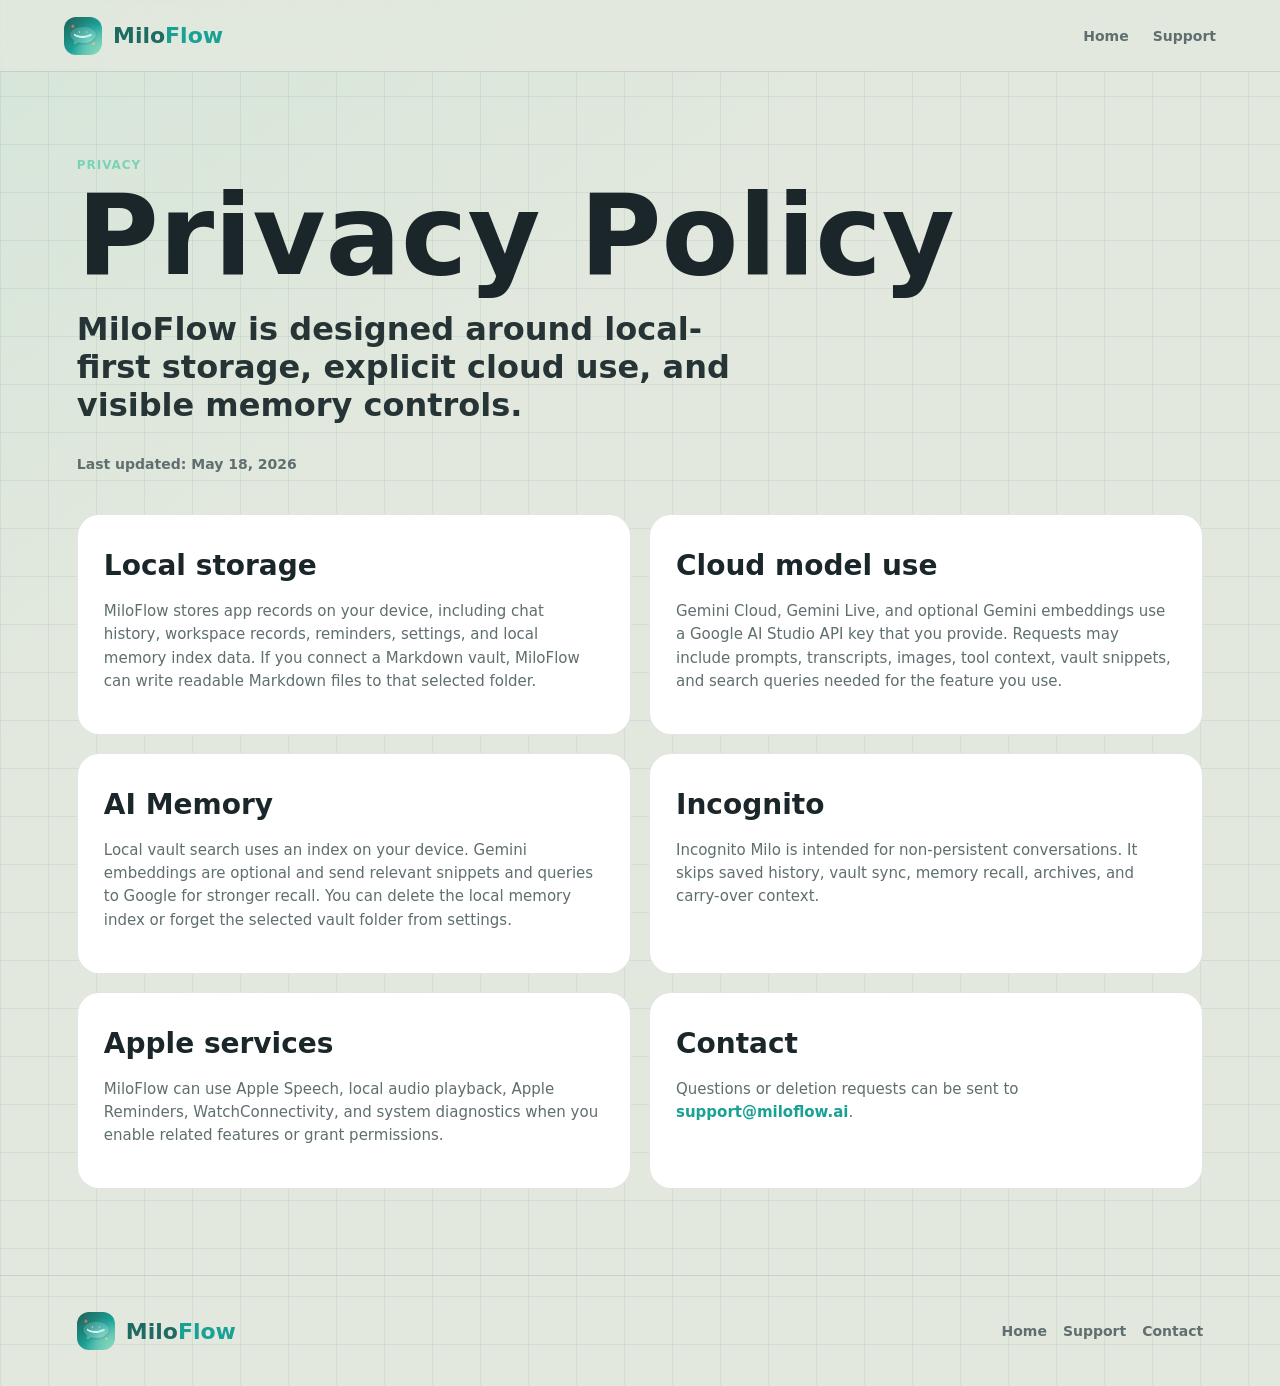
==== privacy.html @ 9c4ac7d8 "Modernize MiloFlow website" ====
<!doctype html>
<html lang="en">
  <head>
    <meta charset="utf-8" />
    <meta name="viewport" content="width=device-width, initial-scale=1" />
    <title>MiloFlow Privacy</title>
    <meta
      name="description"
      content="Privacy notes for MiloFlow, including local storage, optional cloud model use, vault memory, and incognito boundaries."
    />
    <link rel="icon" href="assets/brand/app-icon-512.png" />
    <link rel="apple-touch-icon" href="assets/brand/app-icon-512.png" />
    <link rel="stylesheet" href="styles.css" />
  </head>
  <body>
    <header class="site-header" aria-label="Primary navigation">
      <a class="brand" href="/" aria-label="MiloFlow home">
        <img src="assets/brand/miloflow-app-icon.svg" alt="" />
        <span><span class="brand-milo">Milo</span><span class="brand-flow">Flow</span></span>
      </a>
      <div class="header-actions">
        <nav>
          <a href="/">Home</a>
          <a href="support.html">Support</a>
        </nav>
      </div>
    </header>

    <main class="legal-page">
      <section class="band">
        <p class="eyebrow">Privacy</p>
        <h1>Privacy Policy</h1>
        <p class="hero-subtitle">
          MiloFlow is designed around local-first storage, explicit cloud use, and visible memory controls.
        </p>
        <p class="legal-updated">Last updated: May 18, 2026</p>

        <div class="legal-grid">
          <article>
            <h2>Local storage</h2>
            <p>
              MiloFlow stores app records on your device, including chat history, workspace records,
              reminders, settings, and local memory index data. If you connect a Markdown vault,
              MiloFlow can write readable Markdown files to that selected folder.
            </p>
          </article>
          <article>
            <h2>Cloud model use</h2>
            <p>
              Gemini Cloud, Gemini Live, and optional Gemini embeddings use a Google AI Studio API key
              that you provide. Requests may include prompts, transcripts, images, tool context, vault
              snippets, and search queries needed for the feature you use.
            </p>
          </article>
          <article>
            <h2>AI Memory</h2>
            <p>
              Local vault search uses an index on your device. Gemini embeddings are optional and send
              relevant snippets and queries to Google for stronger recall. You can delete the local
              memory index or forget the selected vault folder from settings.
            </p>
          </article>
          <article>
            <h2>Incognito</h2>
            <p>
              Incognito Milo is intended for non-persistent conversations. It skips saved history,
              vault sync, memory recall, archives, and carry-over context.
            </p>
          </article>
          <article>
            <h2>Apple services</h2>
            <p>
              MiloFlow can use Apple Speech, local audio playback, Apple Reminders, WatchConnectivity,
              and system diagnostics when you enable related features or grant permissions.
            </p>
          </article>
          <article>
            <h2>Contact</h2>
            <p>
              Questions or deletion requests can be sent to
              <a href="mailto:support@miloflow.ai">support@miloflow.ai</a>.
            </p>
          </article>
        </div>
      </section>
    </main>

    <footer>
      <a class="footer-brand" href="/" aria-label="MiloFlow home">
        <img src="assets/brand/miloflow-app-icon.svg" alt="" />
        <span><span class="brand-milo">Milo</span><span class="brand-flow">Flow</span></span>
      </a>
      <div class="footer-links">
        <a href="/">Home</a>
        <a href="support.html">Support</a>
        <a href="mailto:support@miloflow.ai">Contact</a>
      </div>
    </footer>
  </body>
</html>
---- styles.css ----
:root {
  color-scheme: light dark;
  --ink: #1a2629;
  --muted: #5f6e6f;
  --dim: #879090;
  --surface: #ffffff;
  --surface-2: #eef3ed;
  --line: rgba(26, 38, 41, 0.12);
  --header-bg: rgba(227, 232, 222, 0.78);
  --hero-fade: rgba(227, 232, 222, 0);
  --band-alt: #edf2ea;
  --hero-subtitle: #263436;
  --milo: #1e6b63;
  --brand-milo: #1e6b63;
  --flow: #1aa196;
  --mint: #7bd3b6;
  --coral: #e96f50;
  --gold: #f2c66b;
  --violet: #9b8ef3;
  --page: #e3e8de;
  --phone-surface: linear-gradient(160deg, #f8fbf7 0%, #edf3ec 100%);
  --assistant-bubble: #eef4ee;
  --user-bubble: #f6eee8;
  --voice-surface: rgba(255, 255, 255, 0.72);
  --workspace-card-shadow: 0 24px 70px rgba(81, 101, 94, 0.18);
  --workspace-project-bg: #e7e5fb;
  --workspace-journal-bg: #f1dfd5;
  --workspace-discussion-bg: #ece7cb;
  --workspace-title: #1d2b2e;
  --workspace-body: #667575;
  --liquid-band-line: rgba(26, 38, 41, 0.10);
  --liquid-haze: linear-gradient(120deg, rgba(255, 255, 255, 0.48), transparent 28%),
    linear-gradient(300deg, rgba(123, 211, 182, 0.16), transparent 44%);
  --liquid-haze-border: rgba(26, 38, 41, 0.08);
  --liquid-heading-bg: linear-gradient(135deg, rgba(255, 255, 255, 0.66), rgba(255, 255, 255, 0.28));
  --liquid-heading-border: rgba(255, 255, 255, 0.62);
  --liquid-heading-shadow: inset 0 1px 0 rgba(255, 255, 255, 0.72),
    0 28px 80px rgba(92, 108, 100, 0.16);
  --liquid-card-bg: linear-gradient(145deg, rgba(255, 255, 255, 0.54), rgba(255, 255, 255, 0.24)),
    rgba(238, 245, 237, 0.66);
  --liquid-card-border: rgba(26, 38, 41, 0.10);
  --liquid-card-shadow: inset 0 1px 0 rgba(255, 255, 255, 0.58),
    inset 0 -24px 50px rgba(30, 107, 99, 0.06),
    0 24px 70px rgba(92, 108, 100, 0.16);
  --liquid-icon-color: #f7fffc;
  --grid-line: rgba(30, 107, 99, 0.085);
  --glass-edge: rgba(255, 255, 255, 0.72);
  --signal-panel: rgba(255, 255, 255, 0.42);
}

@media (prefers-color-scheme: dark) {
  :root:not([data-theme]) {
    --ink: #f5f2e8;
    --muted: #b9b5a8;
    --dim: #7f7b70;
    --surface: #242824;
    --surface-2: #2f342f;
    --line: rgba(245, 242, 232, 0.14);
    --header-bg: rgba(28, 31, 33, 0.78);
    --hero-fade: rgba(28, 31, 33, 0);
    --band-alt: #1f221f;
    --hero-subtitle: #dfdccf;
    --brand-milo: #a7dcd4;
    --page: #1c1f21;
    --phone-surface: linear-gradient(160deg, #20241f 0%, #30362f 100%);
    --assistant-bubble: #383d37;
    --user-bubble: #41372e;
    --voice-surface: #1f2522;
    --workspace-card-shadow: 0 24px 70px rgba(0, 0, 0, 0.24);
    --workspace-project-bg: #2f2a55;
    --workspace-journal-bg: #4a2d23;
    --workspace-discussion-bg: #40391f;
    --workspace-title: var(--ink);
    --workspace-body: var(--muted);
    --liquid-band-line: rgba(245, 242, 232, 0.08);
    --liquid-haze: linear-gradient(120deg, rgba(255, 255, 255, 0.12), transparent 28%),
      linear-gradient(300deg, rgba(123, 211, 182, 0.10), transparent 44%);
    --liquid-haze-border: rgba(255, 255, 255, 0.10);
    --liquid-heading-bg: linear-gradient(135deg, rgba(255, 255, 255, 0.105), rgba(255, 255, 255, 0.035));
    --liquid-heading-border: rgba(255, 255, 255, 0.13);
    --liquid-heading-shadow: inset 0 1px 0 rgba(255, 255, 255, 0.18),
      0 28px 80px rgba(0, 0, 0, 0.22);
    --liquid-card-bg: linear-gradient(145deg, rgba(255, 255, 255, 0.115), rgba(255, 255, 255, 0.035)),
      rgba(32, 38, 35, 0.58);
    --liquid-card-border: rgba(255, 255, 255, 0.14);
    --liquid-card-shadow: inset 0 1px 0 rgba(255, 255, 255, 0.18),
      inset 0 -24px 50px rgba(30, 107, 99, 0.12),
      0 24px 70px rgba(0, 0, 0, 0.20);
    --liquid-icon-color: #eafffb;
    --grid-line: rgba(167, 220, 212, 0.075);
    --glass-edge: rgba(255, 255, 255, 0.16);
    --signal-panel: rgba(255, 255, 255, 0.07);
  }
}

:root[data-theme="dark"] {
  color-scheme: dark;
  --ink: #f5f2e8;
  --muted: #b9b5a8;
  --dim: #7f7b70;
  --surface: #242824;
  --surface-2: #2f342f;
  --line: rgba(245, 242, 232, 0.14);
  --header-bg: rgba(28, 31, 33, 0.78);
  --hero-fade: rgba(28, 31, 33, 0);
  --band-alt: #1f221f;
  --hero-subtitle: #dfdccf;
  --brand-milo: #a7dcd4;
  --page: #1c1f21;
  --phone-surface: linear-gradient(160deg, #20241f 0%, #30362f 100%);
  --assistant-bubble: #383d37;
  --user-bubble: #41372e;
  --voice-surface: #1f2522;
  --workspace-card-shadow: 0 24px 70px rgba(0, 0, 0, 0.24);
  --workspace-project-bg: #2f2a55;
  --workspace-journal-bg: #4a2d23;
  --workspace-discussion-bg: #40391f;
  --workspace-title: var(--ink);
  --workspace-body: var(--muted);
  --liquid-band-line: rgba(245, 242, 232, 0.08);
  --liquid-haze: linear-gradient(120deg, rgba(255, 255, 255, 0.12), transparent 28%),
    linear-gradient(300deg, rgba(123, 211, 182, 0.10), transparent 44%);
  --liquid-haze-border: rgba(255, 255, 255, 0.10);
  --liquid-heading-bg: linear-gradient(135deg, rgba(255, 255, 255, 0.105), rgba(255, 255, 255, 0.035));
  --liquid-heading-border: rgba(255, 255, 255, 0.13);
  --liquid-heading-shadow: inset 0 1px 0 rgba(255, 255, 255, 0.18),
    0 28px 80px rgba(0, 0, 0, 0.22);
  --liquid-card-bg: linear-gradient(145deg, rgba(255, 255, 255, 0.115), rgba(255, 255, 255, 0.035)),
    rgba(32, 38, 35, 0.58);
  --liquid-card-border: rgba(255, 255, 255, 0.14);
  --liquid-card-shadow: inset 0 1px 0 rgba(255, 255, 255, 0.18),
    inset 0 -24px 50px rgba(30, 107, 99, 0.12),
    0 24px 70px rgba(0, 0, 0, 0.20);
  --liquid-icon-color: #eafffb;
  --grid-line: rgba(167, 220, 212, 0.075);
  --glass-edge: rgba(255, 255, 255, 0.16);
  --signal-panel: rgba(255, 255, 255, 0.07);
}

:root[data-theme="light"] {
  color-scheme: light;
}

* {
  box-sizing: border-box;
}

html {
  scroll-behavior: smooth;
}

body {
  margin: 0;
  background:
    linear-gradient(90deg, var(--grid-line) 1px, transparent 1px) 0 0 / 48px 48px,
    linear-gradient(180deg, var(--grid-line) 1px, transparent 1px) 0 0 / 48px 48px,
    linear-gradient(145deg, rgba(123, 211, 182, 0.12), transparent 34%),
    var(--page);
  color: var(--ink);
  font-family: Inter, ui-sans-serif, system-ui, -apple-system, BlinkMacSystemFont, "Segoe UI", sans-serif;
}

a {
  color: inherit;
  text-decoration: none;
}

.site-header {
  align-items: center;
  backdrop-filter: blur(20px);
  background: var(--header-bg);
  border-bottom: 1px solid var(--line);
  display: flex;
  height: 72px;
  justify-content: space-between;
  left: 0;
  padding: 0 clamp(18px, 5vw, 64px);
  position: fixed;
  right: 0;
  top: 0;
  z-index: 20;
}

.brand {
  align-items: center;
  display: inline-flex;
  font-size: 22px;
  font-weight: 800;
  gap: 11px;
}

.brand img {
  border-radius: 12px;
  height: 38px;
  width: 38px;
}

.brand-milo {
  color: var(--brand-milo);
}

.brand-flow {
  color: var(--flow);
}

nav {
  display: flex;
  gap: 24px;
}

.header-actions {
  align-items: center;
  display: flex;
  gap: 22px;
}

nav a {
  color: var(--muted);
  font-size: 14px;
  font-weight: 650;
}

nav a:hover {
  color: var(--ink);
}

.header-cta {
  align-items: center;
  background: rgba(123, 211, 182, 0.18);
  border: 1px solid rgba(123, 211, 182, 0.36);
  border-radius: 999px;
  color: var(--ink);
  display: inline-flex;
  font-size: 13px;
  font-weight: 850;
  min-height: 38px;
  padding: 0 14px;
  white-space: nowrap;
}

.header-cta:hover {
  background: rgba(123, 211, 182, 0.28);
}

.theme-toggle {
  align-items: center;
  background: rgba(255, 255, 255, 0.34);
  border: 1px solid var(--line);
  border-radius: 999px;
  color: var(--ink);
  cursor: pointer;
  display: inline-flex;
  font: inherit;
  font-size: 13px;
  font-weight: 800;
  gap: 8px;
  min-height: 38px;
  padding: 0 13px 0 10px;
  touch-action: manipulation;
  -webkit-tap-highlight-color: transparent;
}

.theme-toggle:hover {
  border-color: rgba(123, 211, 182, 0.42);
}

.theme-icon {
  background: var(--flow);
  border-radius: 999px;
  box-shadow: inset -4px -3px 0 rgba(0, 0, 0, 0.18);
  height: 16px;
  width: 16px;
}

:root[data-theme="dark"] .theme-icon {
  background: var(--gold);
  box-shadow: inset 5px -3px 0 rgba(28, 31, 33, 0.74);
}

@media (prefers-color-scheme: dark) {
  :root:not([data-theme]) .theme-icon {
    background: var(--gold);
    box-shadow: inset 5px -3px 0 rgba(28, 31, 33, 0.74);
  }
}

.hero {
  align-items: center;
  display: grid;
  gap: 48px;
  grid-template-columns: minmax(0, 0.95fr) minmax(380px, 0.75fr);
  min-height: 94svh;
  overflow: hidden;
  padding: 128px clamp(22px, 6vw, 84px) 72px;
  position: relative;
}

.hero::before {
  background:
    linear-gradient(115deg, transparent 0 35%, rgba(123, 211, 182, 0.22) 35% 35.35%, transparent 35.35% 100%),
    linear-gradient(65deg, transparent 0 61%, rgba(242, 198, 107, 0.16) 61% 61.35%, transparent 61.35% 100%),
    repeating-linear-gradient(90deg, transparent 0 46px, rgba(30, 107, 99, 0.08) 46px 47px);
  content: "";
  inset: 72px clamp(22px, 6vw, 84px) 12%;
  opacity: 0.68;
  pointer-events: none;
  position: absolute;
  transform: skewY(-4deg);
  z-index: 0;
}

.hero::after {
  background: linear-gradient(180deg, var(--hero-fade) 0%, var(--page) 96%);
  bottom: 0;
  content: "";
  height: 26%;
  left: 0;
  pointer-events: none;
  position: absolute;
  right: 0;
  z-index: 0;
}

.hero-scene {
  height: 620px;
  opacity: 0.86;
  position: relative;
  z-index: 1;
}

.phone {
  backdrop-filter: blur(24px) saturate(1.25);
  background:
    linear-gradient(145deg, rgba(255, 255, 255, 0.42), transparent 42%),
    var(--phone-surface);
  border: 1px solid var(--glass-edge);
  border-radius: 42px;
  box-shadow:
    inset 0 1px 0 rgba(255, 255, 255, 0.46),
    inset 0 -34px 80px rgba(30, 107, 99, 0.06),
    0 30px 80px rgba(0, 0, 0, 0.36);
  max-width: 390px;
  padding: 26px;
  position: absolute;
  right: 0;
  top: 16px;
  transform: perspective(1100px) rotateY(-7deg) rotateX(3deg);
  width: 390px;
}

.phone::after {
  border: 1px solid rgba(123, 211, 182, 0.24);
  border-radius: 34px;
  content: "";
  inset: 12px;
  pointer-events: none;
  position: absolute;
}

.phone-top {
  align-items: center;
  color: var(--muted);
  display: flex;
  font-size: 13px;
  font-weight: 700;
  gap: 9px;
  margin-bottom: 24px;
}

.airplane {
  align-items: center;
  background: rgba(123, 211, 182, 0.14);
  border: 1px solid rgba(123, 211, 182, 0.24);
  border-radius: 999px;
  color: var(--flow);
  display: inline-flex;
  font-size: 13px;
  height: 26px;
  justify-content: center;
  margin-left: auto;
  width: 26px;
}

.dot {
  background: var(--mint);
  border-radius: 50%;
  height: 9px;
  width: 9px;
}

.chat-row {
  border-radius: 22px;
  color: var(--ink);
  font-size: 14px;
  line-height: 1.45;
  margin: 14px 0;
  padding: 16px 18px;
  width: 78%;
}

.chat-row.assistant {
  background: var(--assistant-bubble);
}

.chat-row.user {
  background: var(--user-bubble);
  margin-left: auto;
}

.chat-row.wide {
  width: 90%;
}

.voice-bar {
  align-items: center;
  background:
    linear-gradient(90deg, rgba(123, 211, 182, 0.16), transparent 55%),
    var(--voice-surface);
  border: 1px solid rgba(123, 211, 182, 0.22);
  border-radius: 24px;
  display: flex;
  gap: 8px;
  margin-top: 22px;
  padding: 14px 18px;
}

.voice-bar span {
  animation: wave 1.4s ease-in-out infinite;
  background: var(--mint);
  border-radius: 999px;
  height: 18px;
  width: 5px;
}

.voice-bar span:nth-child(2) {
  animation-delay: 0.14s;
  height: 28px;
}

.voice-bar span:nth-child(3) {
  animation-delay: 0.28s;
  height: 22px;
}

.voice-bar strong {
  color: var(--muted);
  font-size: 13px;
  margin-left: 8px;
}

@keyframes wave {
  0%, 100% {
    transform: scaleY(0.7);
  }
  50% {
    transform: scaleY(1.15);
  }
}

.workspace-stack {
  bottom: 10px;
  left: 0;
  position: absolute;
  width: 360px;
}

.workspace-card {
  border: 1px solid var(--line);
  border-radius: 22px;
  box-shadow: var(--workspace-card-shadow);
  margin: 16px 0;
  padding: 20px;
}

.workspace-card span,
.eyebrow {
  color: var(--mint);
  font-size: 12px;
  font-weight: 800;
  letter-spacing: 0.08em;
  text-transform: uppercase;
}

.workspace-card strong {
  color: var(--workspace-title);
  display: block;
  font-size: 22px;
  margin: 8px 0;
}

.workspace-card p {
  color: var(--workspace-body);
  font-size: 14px;
  line-height: 1.5;
  margin: 0;
}

.workspace-card.project {
  background: var(--workspace-project-bg);
}

.workspace-card.journal {
  background: var(--workspace-journal-bg);
  transform: translateX(44px);
}

.workspace-card.discussion {
  background: var(--workspace-discussion-bg);
  transform: translateX(18px);
}

.hero-copy {
  max-width: 720px;
  position: relative;
  z-index: 2;
}

h1,
h2,
h3,
p {
  margin-top: 0;
}

h1 {
  font-size: 128px;
  letter-spacing: 0;
  line-height: 0.92;
  margin-bottom: 24px;
}

.hero-subtitle {
  color: var(--hero-subtitle);
  font-size: 32px;
  font-weight: 650;
  line-height: 1.18;
  max-width: 680px;
}

.hero-actions {
  display: flex;
  flex-wrap: wrap;
  gap: 14px;
  margin-top: 34px;
}

.availability-note,
.pricing-note {
  color: var(--muted);
  font-size: 14px;
  line-height: 1.55;
  margin: 18px 0 0;
}

.signal-strip {
  display: flex;
  flex-wrap: wrap;
  gap: 10px;
  margin-top: 24px;
}

.signal-strip span {
  backdrop-filter: blur(16px);
  background: var(--signal-panel);
  border: 1px solid var(--glass-edge);
  border-radius: 999px;
  color: var(--muted);
  font-size: 13px;
  font-weight: 800;
  padding: 10px 13px;
}

.primary-action,
.secondary-action {
  align-items: center;
  border-radius: 999px;
  display: inline-flex;
  font-size: 15px;
  font-weight: 800;
  min-height: 48px;
  padding: 0 22px;
}

.primary-action {
  background: var(--mint);
  color: #10211e;
}

.secondary-action {
  border: 1px solid var(--line);
  color: var(--ink);
}

.band {
  padding: 86px clamp(22px, 6vw, 84px);
}

.liquid-milo {
  background:
    radial-gradient(circle at 16% 12%, rgba(123, 211, 182, 0.18), transparent 34%),
    radial-gradient(circle at 88% 16%, rgba(203, 247, 239, 0.12), transparent 30%),
    linear-gradient(180deg, rgba(255, 255, 255, 0.045), rgba(255, 255, 255, 0.015));
  border-bottom: 1px solid var(--liquid-band-line);
  border-top: 1px solid var(--liquid-band-line);
  overflow: hidden;
  position: relative;
}

.liquid-milo::before {
  background: var(--liquid-haze);
  border: 1px solid var(--liquid-haze-border);
  border-radius: 999px;
  content: "";
  filter: blur(0.2px);
  height: 118px;
  left: clamp(22px, 6vw, 84px);
  pointer-events: none;
  position: absolute;
  right: clamp(22px, 6vw, 84px);
  top: 52px;
}

.liquid-milo .section-heading {
  backdrop-filter: blur(24px) saturate(1.25);
  background: var(--liquid-heading-bg);
  border: 1px solid var(--liquid-heading-border);
  border-radius: 36px;
  box-shadow: var(--liquid-heading-shadow);
  max-width: none;
  padding: 34px clamp(24px, 5vw, 46px);
  position: relative;
  z-index: 1;
}

.liquid-milo .feature-grid {
  position: relative;
  z-index: 1;
}

.liquid-milo article {
  backdrop-filter: blur(28px) saturate(1.35);
  background: var(--liquid-card-bg);
  border-color: var(--liquid-card-border);
  border-radius: 999px;
  box-shadow: var(--liquid-card-shadow);
  min-height: 154px;
  padding: 30px 34px 30px 112px;
  position: relative;
}

.liquid-milo .feature-icon {
  background:
    radial-gradient(circle at 32% 25%, rgba(255, 255, 255, 0.42), transparent 32%),
    linear-gradient(135deg, rgba(203, 247, 239, 0.32), rgba(26, 161, 150, 0.22));
  border: 1px solid rgba(255, 255, 255, 0.16);
  border-radius: 28px;
  box-shadow:
    inset 0 1px 0 rgba(255, 255, 255, 0.22),
    0 16px 36px rgba(0, 0, 0, 0.22);
  color: var(--liquid-icon-color);
  height: 64px;
  left: 30px;
  position: absolute;
  top: 50%;
  transform: translateY(-50%);
  width: 64px;
}

.liquid-milo .feature-icon.incognito {
  background:
    radial-gradient(circle at 32% 25%, rgba(255, 255, 255, 0.36), transparent 32%),
    linear-gradient(135deg, rgba(233, 111, 80, 0.30), rgba(123, 211, 182, 0.16));
}

.liquid-milo article h3 {
  margin-top: 0;
}

.section-heading {
  max-width: 720px;
}

h2 {
  font-size: 64px;
  letter-spacing: 0;
  line-height: 1;
  margin: 10px 0 18px;
}

.section-heading p:not(.eyebrow) {
  color: var(--muted);
  font-size: 19px;
  line-height: 1.55;
}

.feature-grid {
  display: grid;
  gap: 18px;
  margin-top: 36px;
}

.feature-grid.two {
  grid-template-columns: repeat(2, minmax(0, 1fr));
}

.feature-grid.three {
  grid-template-columns: repeat(3, minmax(0, 1fr));
}

.feature-grid.four {
  grid-template-columns: repeat(4, minmax(0, 1fr));
}

article {
  background:
    linear-gradient(150deg, rgba(255, 255, 255, 0.36), transparent 42%),
    var(--surface);
  border: 1px solid var(--line);
  border-radius: 22px;
  padding: 26px;
}

article h3 {
  font-size: 23px;
  margin: 18px 0 10px;
}

article p,
article li {
  color: var(--muted);
  font-size: 15px;
  line-height: 1.55;
}

.feature-icon {
  align-items: center;
  background: rgba(123, 211, 182, 0.16);
  border-radius: 16px;
  color: var(--mint);
  display: inline-flex;
  font-weight: 900;
  height: 46px;
  justify-content: center;
  width: 46px;
}

.feature-icon.incognito {
  background: rgba(233, 111, 80, 0.16);
  color: var(--coral);
}

.feature-icon.project {
  background: rgba(155, 142, 243, 0.18);
  color: var(--violet);
}

.feature-icon.journal {
  background: rgba(233, 111, 80, 0.18);
  color: var(--coral);
}

.feature-icon.discussion {
  background: rgba(242, 198, 107, 0.18);
  color: var(--gold);
}

.providers,
.knowledge,
.proof,
.pricing {
  background: var(--band-alt);
}

.surface-grid {
  display: grid;
  gap: 18px;
  grid-template-columns: repeat(3, minmax(0, 1fr));
  margin-top: 36px;
}

.surface-card {
  background:
    linear-gradient(160deg, rgba(255, 255, 255, 0.48), transparent 48%),
    linear-gradient(90deg, rgba(123, 211, 182, 0.08) 1px, transparent 1px) 0 0 / 22px 22px,
    var(--surface);
  border: 1px solid var(--line);
  border-radius: 28px;
  min-height: 330px;
  overflow: hidden;
  padding: 24px;
  position: relative;
}

.surface-card::before,
.provider-card::before {
  background: linear-gradient(90deg, transparent, rgba(123, 211, 182, 0.42), transparent);
  content: "";
  height: 1px;
  left: 18px;
  position: absolute;
  right: 18px;
  top: 0;
}

.surface-top {
  align-items: center;
  border-bottom: 1px solid var(--line);
  display: flex;
  justify-content: space-between;
  margin-bottom: 20px;
  padding-bottom: 14px;
}

.surface-top span {
  color: var(--muted);
  font-size: 12px;
  font-weight: 850;
  letter-spacing: 0.06em;
  text-transform: uppercase;
}

.surface-top strong {
  color: var(--flow);
  font-size: 13px;
}

.bubble {
  border-radius: 20px;
  font-size: 15px;
  line-height: 1.45;
  margin: 12px 0;
  padding: 14px 16px;
}

.bubble.assistant {
  background: var(--assistant-bubble);
}

.assistant-message {
  display: grid;
  gap: 14px;
  width: 92%;
}

.assistant-message p {
  color: var(--muted);
  margin: 0;
}

.tool-receipt {
  align-items: center;
  align-self: start;
  background: rgba(30, 107, 99, 0.08);
  border: 1px solid rgba(30, 107, 99, 0.14);
  border-radius: 14px;
  color: var(--muted);
  display: inline-flex;
  font-size: 13px;
  gap: 8px;
  padding: 9px 11px;
  width: fit-content;
}

.tool-receipt span {
  align-items: center;
  background: rgba(30, 107, 99, 0.18);
  border-radius: 999px;
  color: var(--flow);
  display: inline-flex;
  flex-shrink: 0;
  font-size: 12px;
  font-weight: 900;
  height: 22px;
  justify-content: center;
  width: 22px;
}

.tool-receipt strong {
  color: var(--ink);
  font-weight: 850;
}

.bubble.user {
  background: var(--user-bubble);
  margin-left: auto;
  max-width: 78%;
}

.settings-row {
  align-items: center;
  border-bottom: 1px solid var(--line);
  display: flex;
  justify-content: space-between;
  padding: 17px 0;
}

.settings-row span {
  font-weight: 800;
}

.settings-row b {
  color: var(--muted);
  font-size: 13px;
}

.settings-row.ok b {
  color: var(--flow);
}

.watch-face {
  background:
    radial-gradient(circle at 50% 15%, rgba(123, 211, 182, 0.28), transparent 40%),
    #191d1e;
  border-radius: 42px;
  color: #f5f2e8;
  display: grid;
  min-height: 230px;
  padding: 26px;
  place-items: center;
  text-align: center;
}

.watch-face span {
  background: var(--mint);
  border-radius: 999px;
  height: 74px;
  width: 74px;
}

.watch-face strong {
  font-size: 28px;
  margin-top: 10px;
}

.watch-face p {
  color: #c7d2cf;
  font-size: 14px;
  line-height: 1.45;
  margin: 0;
}

.provider-cards {
  display: grid;
  gap: 18px;
  grid-template-columns: repeat(3, minmax(0, 1fr));
  margin-top: 36px;
}

.provider-card {
  background:
    linear-gradient(90deg, rgba(123, 211, 182, 0.08) 1px, transparent 1px) 0 0 / 24px 24px,
    linear-gradient(145deg, rgba(123, 211, 182, 0.10), transparent 42%),
    var(--surface);
  border: 1px solid var(--line);
  border-radius: 24px;
  display: grid;
  gap: 22px;
  padding: 26px;
  position: relative;
}

.provider-card.cloud {
  background:
    linear-gradient(145deg, rgba(242, 198, 107, 0.12), transparent 42%),
    var(--surface);
}

.provider-card.live {
  background:
    linear-gradient(145deg, rgba(155, 142, 243, 0.12), transparent 42%),
    var(--surface);
}

.provider-title {
  align-items: center;
  display: flex;
  gap: 12px;
}

.provider-title span {
  background: var(--mint);
  border-radius: 999px;
  box-shadow: 0 0 0 7px rgba(123, 211, 182, 0.12);
  height: 12px;
  width: 12px;
}

.provider-card.cloud .provider-title span {
  background: var(--gold);
  box-shadow: 0 0 0 7px rgba(242, 198, 107, 0.14);
}

.provider-card.live .provider-title span {
  background: var(--violet);
  box-shadow: 0 0 0 7px rgba(155, 142, 243, 0.14);
}

.provider-title h3 {
  font-size: 24px;
  margin: 0;
}

.provider-card dl {
  display: grid;
  gap: 14px;
  margin: 0;
}

.provider-card dl div {
  border-top: 1px solid var(--line);
  display: grid;
  gap: 5px;
  padding-top: 14px;
}

.provider-card dt {
  color: var(--flow);
  font-size: 11px;
  font-weight: 850;
  letter-spacing: 0.07em;
  text-transform: uppercase;
}

.provider-card dd {
  color: var(--muted);
  font-size: 15px;
  line-height: 1.45;
  margin: 0;
}

.privacy-flow {
  align-items: center;
  display: grid;
  gap: 18px;
  grid-template-columns: 1fr 64px 1fr 64px 1fr;
  margin-top: 40px;
}

.privacy-flow div {
  background: var(--surface);
  border: 1px solid var(--line);
  border-radius: 22px;
  font-size: 20px;
  font-weight: 800;
  padding: 28px;
  text-align: center;
}

.privacy-flow span {
  background: var(--mint);
  height: 2px;
}

.memory-console {
  background:
    linear-gradient(90deg, rgba(123, 211, 182, 0.12) 1px, transparent 1px) 0 0 / 28px 28px,
    linear-gradient(180deg, rgba(123, 211, 182, 0.10) 1px, transparent 1px) 0 0 / 28px 28px,
    var(--surface);
  border: 1px solid var(--line);
  border-radius: 28px;
  display: grid;
  gap: 1px;
  grid-template-columns: repeat(4, minmax(0, 1fr));
  margin-top: 20px;
  overflow: hidden;
}

.memory-console div {
  backdrop-filter: blur(12px);
  background: rgba(255, 255, 255, 0.18);
  min-height: 168px;
  padding: 24px;
  position: relative;
}

.memory-console div:not(:last-child)::after {
  color: var(--mint);
  content: "→";
  font-size: 24px;
  font-weight: 900;
  position: absolute;
  right: -12px;
  top: 28px;
  z-index: 1;
}

.memory-console span {
  color: var(--flow);
  font-size: 12px;
  font-weight: 900;
  letter-spacing: 0.08em;
}

.memory-console strong {
  display: block;
  font-size: 22px;
  margin: 12px 0 8px;
}

.memory-console p {
  color: var(--muted);
  font-size: 14px;
  line-height: 1.45;
  margin: 0;
}

.price-grid {
  display: grid;
  gap: 18px;
  grid-template-columns: repeat(2, minmax(0, 1fr));
  margin-top: 36px;
}

.price-grid article {
  min-height: 330px;
}

.price-grid article.highlight {
  border-color: rgba(123, 211, 182, 0.45);
  box-shadow: inset 0 0 0 1px rgba(123, 211, 182, 0.16);
}

.price {
  color: var(--ink);
  font-size: 44px;
  font-weight: 900;
  margin: 12px 0 22px;
}

.price span {
  color: var(--muted);
  font-size: 15px;
  font-weight: 700;
}

.legal-page {
  padding-top: 72px;
}

.legal-page h1 {
  font-size: clamp(56px, 10vw, 112px);
}

.legal-page h2 {
  font-size: 28px;
  line-height: 1.1;
}

.legal-updated {
  color: var(--muted);
  font-size: 14px;
  font-weight: 750;
  margin-top: 18px;
}

.legal-grid {
  display: grid;
  gap: 18px;
  grid-template-columns: repeat(2, minmax(0, 1fr));
  margin-top: 42px;
}

.legal-grid a {
  color: var(--flow);
  font-weight: 800;
}

ul {
  display: grid;
  gap: 12px;
  list-style: none;
  margin: 0;
  padding: 0;
}

li::before {
  color: var(--mint);
  content: "•";
  font-weight: 900;
  margin-right: 10px;
}

footer {
  align-items: center;
  border-top: 1px solid var(--line);
  display: flex;
  gap: 24px;
  justify-content: space-between;
  padding: 36px clamp(22px, 6vw, 84px);
}

footer p {
  color: var(--muted);
  margin: 0;
}

.footer-links {
  display: flex;
  flex-wrap: wrap;
  gap: 16px;
}

.footer-links a {
  color: var(--muted);
  font-size: 14px;
  font-weight: 750;
}

.footer-links a:hover {
  color: var(--ink);
}

.footer-brand {
  align-items: center;
  display: inline-flex;
  flex-shrink: 0;
  font-size: 22px;
  font-weight: 800;
  gap: 11px;
}

.footer-brand img {
  border-radius: 12px;
  height: 38px;
  width: 38px;
}

@media (max-width: 1180px) {
  .hero {
    grid-template-columns: 1fr;
    min-height: auto;
    padding-bottom: 54px;
  }

  .hero-copy {
    max-width: 760px;
  }

  .hero-scene {
    height: 540px;
    max-width: 760px;
    width: 100%;
  }

  h1 {
    font-size: 96px;
  }

  .hero-subtitle {
    font-size: 28px;
  }

  h2 {
    font-size: 52px;
  }
}

@media (max-width: 860px) {
  nav,
  .header-cta {
    display: none;
  }

  .hero {
    min-height: auto;
    padding-top: 112px;
  }

  .hero-scene {
    height: auto;
    min-height: 430px;
  }

  .phone {
    left: auto;
    max-width: none;
    position: relative;
    right: auto;
    top: auto;
    transform: none;
    width: min(430px, 92vw);
  }

  .workspace-stack {
    bottom: auto;
    display: grid;
    gap: 12px;
    left: auto;
    margin-top: 18px;
    position: relative;
    width: min(430px, 92vw);
  }

  .workspace-card {
    border-radius: 22px;
    box-shadow: var(--workspace-card-shadow);
    margin: 0;
    padding: 16px;
    transform: none;
  }

  .workspace-card.journal,
  .workspace-card.discussion {
    transform: none;
  }

  .workspace-card strong {
    font-size: 19px;
    margin: 6px 0;
  }

  .workspace-card p {
    font-size: 13px;
  }

  h1 {
    font-size: 68px;
  }

  .hero-subtitle {
    font-size: 23px;
    line-height: 1.25;
  }

  h2 {
    font-size: 42px;
  }

  .feature-grid.two,
  .feature-grid.three,
  .feature-grid.four,
  .provider-cards,
  .surface-grid,
  .price-grid,
  .legal-grid {
    grid-template-columns: 1fr;
  }

  .liquid-milo::before {
    height: 96px;
    top: 44px;
  }

  .liquid-milo .section-heading {
    border-radius: 28px;
    padding: 28px 24px;
  }

  .liquid-milo article {
    border-radius: 34px;
    min-height: 0;
    padding: 24px;
  }

  .liquid-milo .feature-icon {
    left: auto;
    margin-bottom: 18px;
    position: relative;
    top: auto;
    transform: none;
  }

  .provider-card {
    border-radius: 22px;
    padding: 22px;
  }

  .provider-title h3 {
    font-size: 22px;
  }

  .provider-card dd {
    font-size: 14px;
  }

  .privacy-flow {
    grid-template-columns: 1fr;
  }

  .privacy-flow span {
    height: 28px;
    justify-self: center;
    width: 2px;
  }

  .memory-console {
    grid-template-columns: 1fr;
  }

  .memory-console div {
    min-height: 0;
  }

  .memory-console div:not(:last-child)::after {
    bottom: -17px;
    left: 24px;
    right: auto;
    top: auto;
    transform: rotate(90deg);
  }

  footer {
    align-items: flex-start;
    flex-direction: column;
  }
}
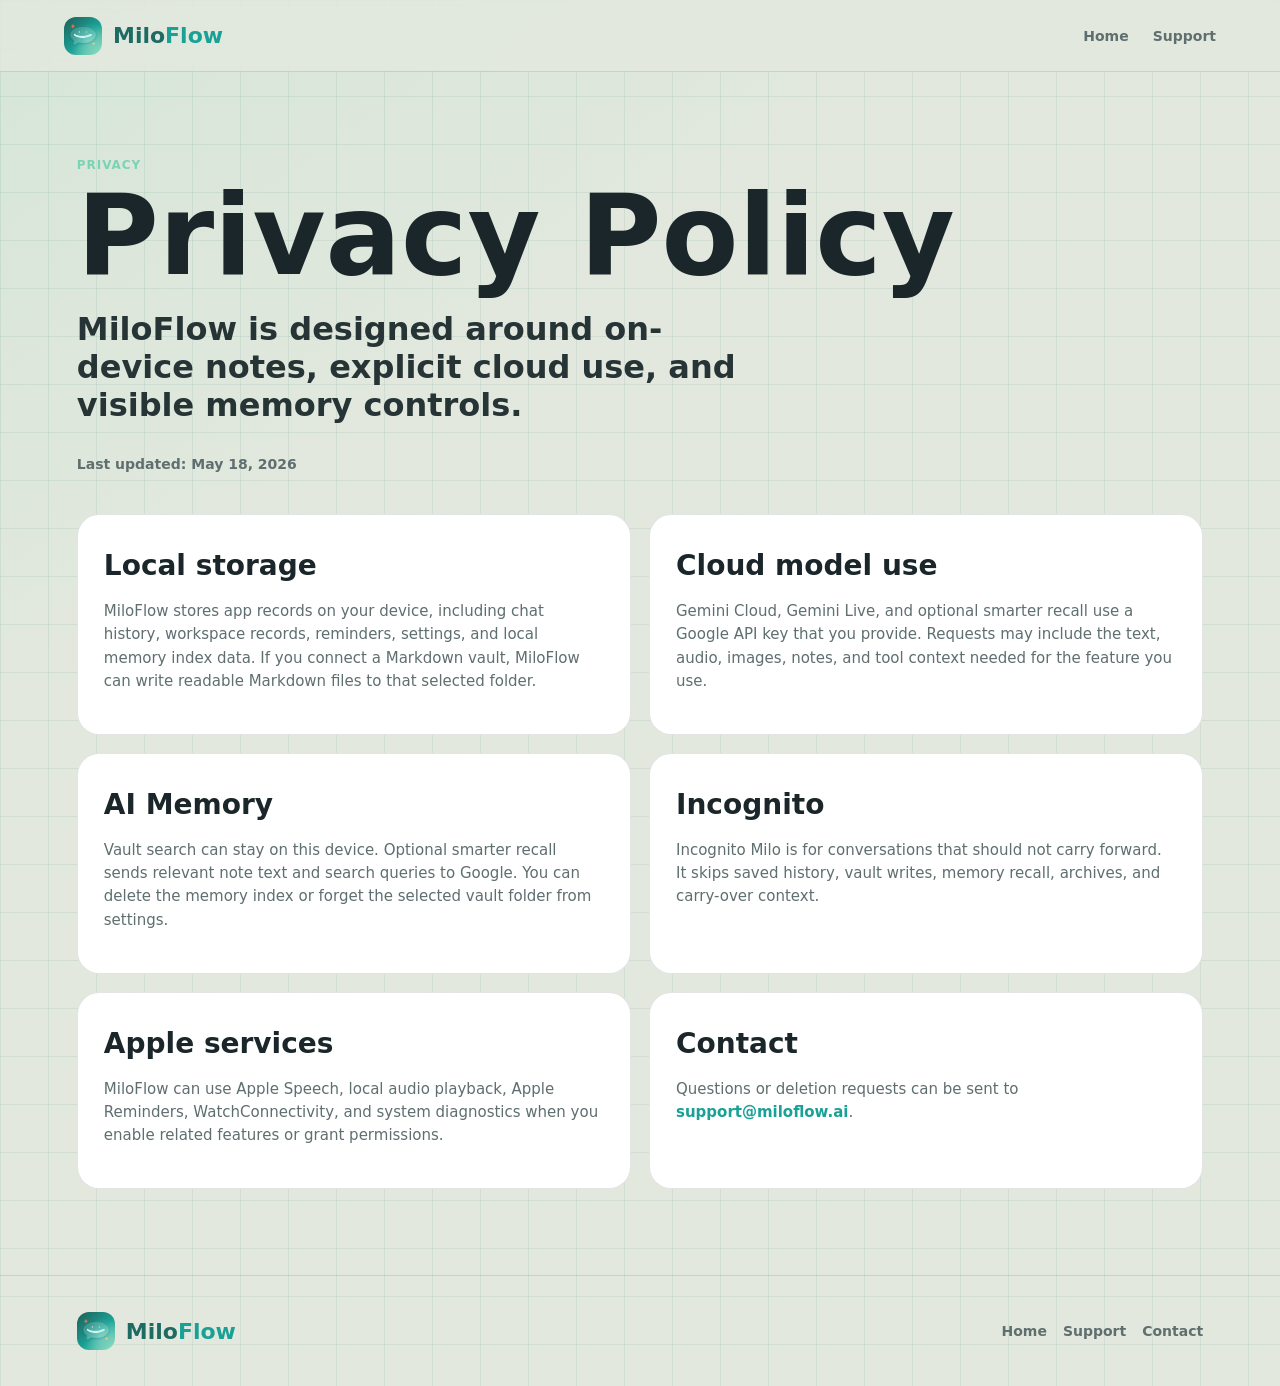
==== commit ae4b3cda: "Tighten MiloFlow website positioning" ====
--- a/privacy.html
+++ b/privacy.html
@@ -31,7 +31,7 @@
         <p class="eyebrow">Privacy</p>
         <h1>Privacy Policy</h1>
         <p class="hero-subtitle">
-          MiloFlow is designed around local-first storage, explicit cloud use, and visible memory controls.
+          MiloFlow is designed around on-device notes, explicit cloud use, and visible memory controls.
         </p>
         <p class="legal-updated">Last updated: May 18, 2026</p>
 
@@ -47,24 +47,24 @@
           <article>
             <h2>Cloud model use</h2>
             <p>
-              Gemini Cloud, Gemini Live, and optional Gemini embeddings use a Google AI Studio API key
-              that you provide. Requests may include prompts, transcripts, images, tool context, vault
-              snippets, and search queries needed for the feature you use.
+              Gemini Cloud, Gemini Live, and optional smarter recall use a Google API key that you
+              provide. Requests may include the text, audio, images, notes, and tool context needed
+              for the feature you use.
             </p>
           </article>
           <article>
             <h2>AI Memory</h2>
             <p>
-              Local vault search uses an index on your device. Gemini embeddings are optional and send
-              relevant snippets and queries to Google for stronger recall. You can delete the local
-              memory index or forget the selected vault folder from settings.
+              Vault search can stay on this device. Optional smarter recall sends relevant note text
+              and search queries to Google. You can delete the memory index or forget the selected
+              vault folder from settings.
             </p>
           </article>
           <article>
             <h2>Incognito</h2>
             <p>
-              Incognito Milo is intended for non-persistent conversations. It skips saved history,
-              vault sync, memory recall, archives, and carry-over context.
+              Incognito Milo is for conversations that should not carry forward. It skips saved
+              history, vault writes, memory recall, archives, and carry-over context.
             </p>
           </article>
           <article>
--- a/styles.css
+++ b/styles.css
@@ -637,7 +637,7 @@
   z-index: 1;
 }
 
-.liquid-milo article {
+.liquid-milo .feature-grid article {
   backdrop-filter: blur(28px) saturate(1.35);
   background: var(--liquid-card-bg);
   border-color: var(--liquid-card-border);
@@ -648,7 +648,7 @@
   position: relative;
 }
 
-.liquid-milo .feature-icon {
+.liquid-milo .feature-grid .feature-icon {
   background:
     radial-gradient(circle at 32% 25%, rgba(255, 255, 255, 0.42), transparent 32%),
     linear-gradient(135deg, rgba(203, 247, 239, 0.32), rgba(26, 161, 150, 0.22));
@@ -666,13 +666,13 @@
   width: 64px;
 }
 
-.liquid-milo .feature-icon.incognito {
+.liquid-milo .feature-grid .feature-icon.incognito {
   background:
     radial-gradient(circle at 32% 25%, rgba(255, 255, 255, 0.36), transparent 32%),
     linear-gradient(135deg, rgba(233, 111, 80, 0.30), rgba(123, 211, 182, 0.16));
 }
 
-.liquid-milo article h3 {
+.liquid-milo .feature-grid article h3 {
   margin-top: 0;
 }
 
@@ -766,9 +766,13 @@
 
 .providers,
 .knowledge,
-.proof,
 .pricing {
   background: var(--band-alt);
+}
+
+.liquid-milo .surface-grid {
+  position: relative;
+  z-index: 1;
 }
 
 .surface-grid {
@@ -1026,29 +1030,6 @@
   font-size: 15px;
   line-height: 1.45;
   margin: 0;
-}
-
-.privacy-flow {
-  align-items: center;
-  display: grid;
-  gap: 18px;
-  grid-template-columns: 1fr 64px 1fr 64px 1fr;
-  margin-top: 40px;
-}
-
-.privacy-flow div {
-  background: var(--surface);
-  border: 1px solid var(--line);
-  border-radius: 22px;
-  font-size: 20px;
-  font-weight: 800;
-  padding: 28px;
-  text-align: center;
-}
-
-.privacy-flow span {
-  background: var(--mint);
-  height: 2px;
 }
 
 .memory-console {
@@ -1346,13 +1327,13 @@
     padding: 28px 24px;
   }
 
-  .liquid-milo article {
+  .liquid-milo .feature-grid article {
     border-radius: 34px;
     min-height: 0;
     padding: 24px;
   }
 
-  .liquid-milo .feature-icon {
+  .liquid-milo .feature-grid .feature-icon {
     left: auto;
     margin-bottom: 18px;
     position: relative;
@@ -1371,16 +1352,6 @@
 
   .provider-card dd {
     font-size: 14px;
-  }
-
-  .privacy-flow {
-    grid-template-columns: 1fr;
-  }
-
-  .privacy-flow span {
-    height: 28px;
-    justify-self: center;
-    width: 2px;
   }
 
   .memory-console {
